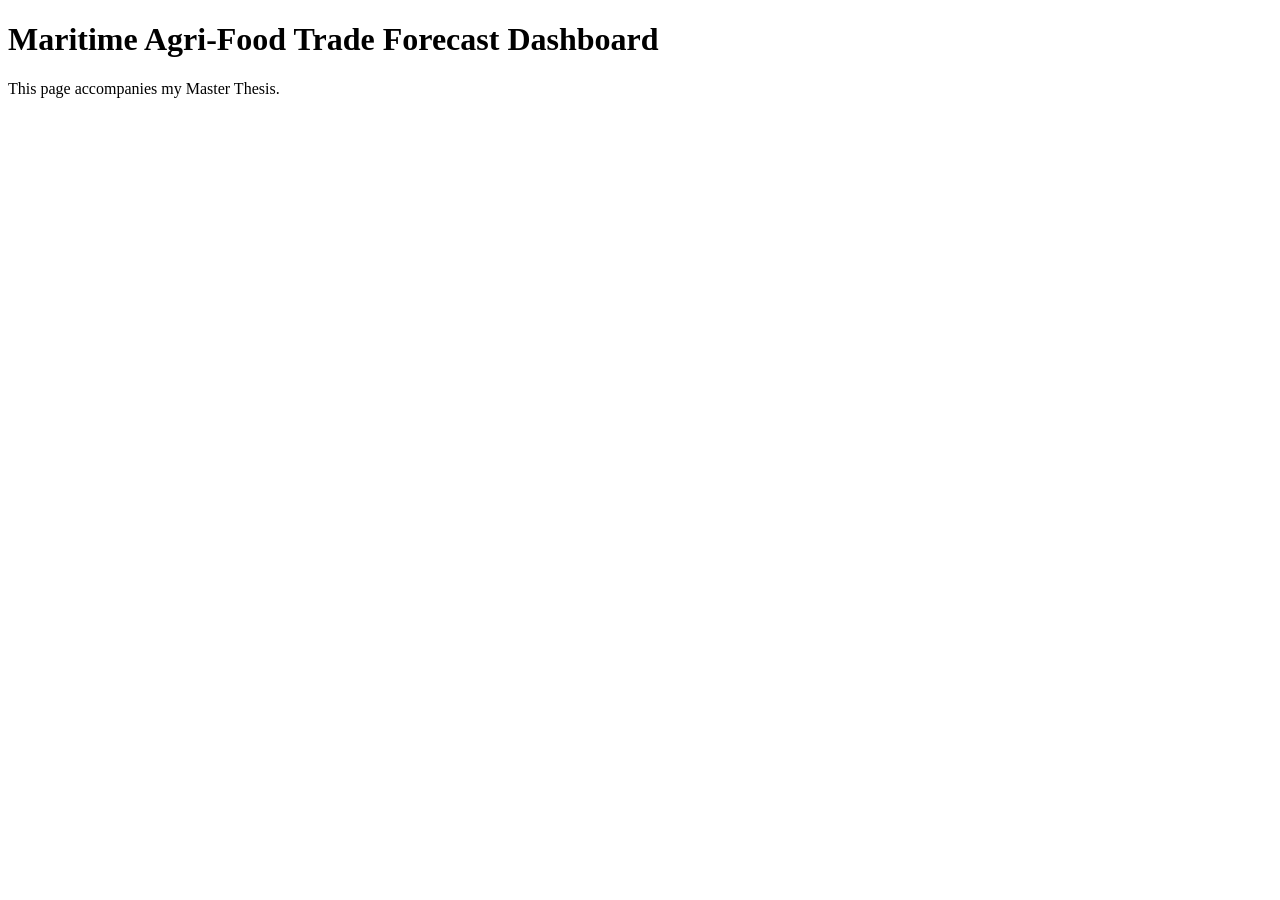
==== docs/index.html @ cb23c4f8 "Initial dashboard structure" ====
<!DOCTYPE html>
<html>
<head>
  <meta charset="utf-8">
  <title>Thesis Dashboard</title>
</head>
<body>

<h1>Maritime Agri-Food Trade Forecast Dashboard</h1>

<p>
This page accompanies my Master Thesis.
</p>

</body>
</html>
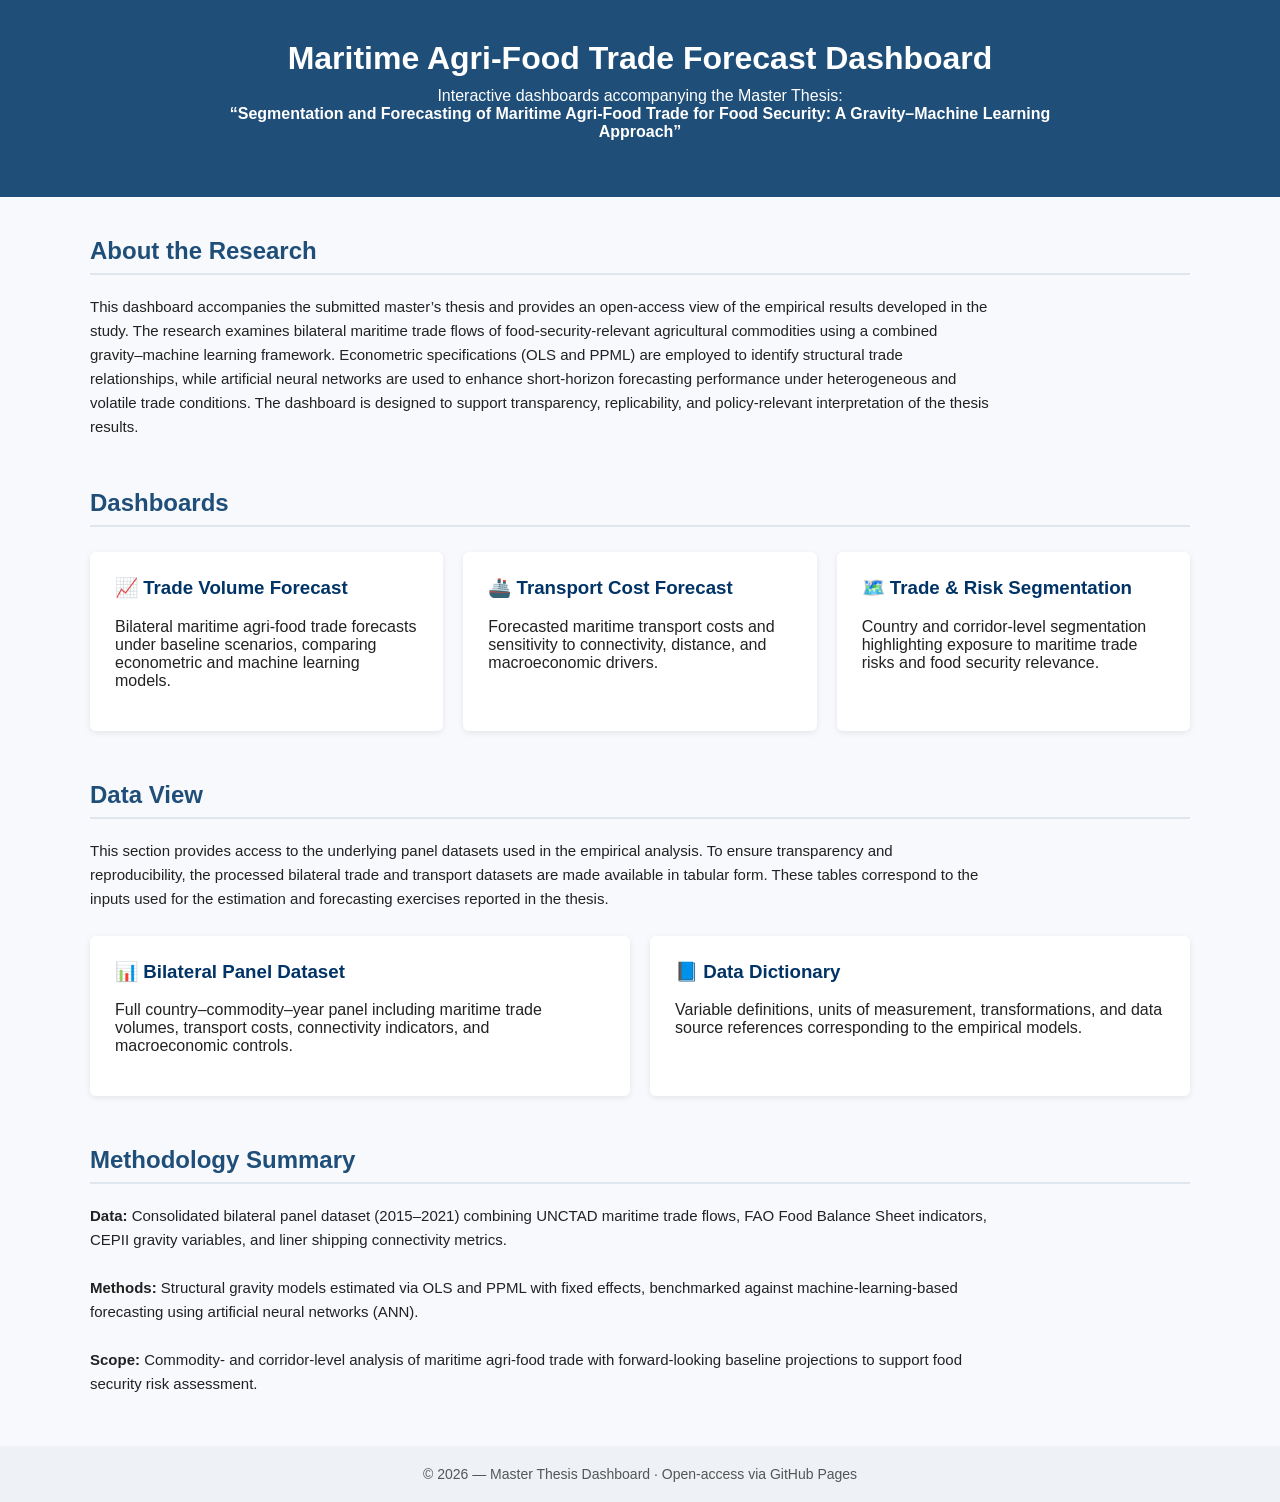
==== commit c0b534f3: "Update main page" ====
--- a/docs/index.html
+++ b/docs/index.html
@@ -1,16 +1,205 @@
 <!DOCTYPE html>
-<html>
+<html lang="en">
 <head>
-  <meta charset="utf-8">
-  <title>Thesis Dashboard</title>
+  <meta charset="UTF-8">
+  <title>Segmentation and Forecasting of Maritime Agri-Food Trade Dashboard</title>
+
+  <style>
+    body {
+      font-family: -apple-system, BlinkMacSystemFont, "Segoe UI", Roboto, Arial, sans-serif;
+      margin: 0;
+      background-color: #f7f9fc;
+      color: #222;
+    }
+
+    header {
+      background-color: #1f4e79;
+      color: white;
+      padding: 40px 20px;
+      text-align: center;
+    }
+
+    header h1 {
+      margin: 0;
+      font-size: 32px;
+    }
+
+    header p {
+      margin-top: 10px;
+      font-size: 16px;
+      max-width: 900px;
+      margin-left: auto;
+      margin-right: auto;
+    }
+
+    main {
+      max-width: 1100px;
+      margin: 40px auto;
+      padding: 0 20px;
+    }
+
+    section {
+      margin-bottom: 50px;
+    }
+
+    h2 {
+      color: #1f4e79;
+      border-bottom: 2px solid #e0e6ef;
+      padding-bottom: 8px;
+    }
+
+    .card-grid {
+      display: grid;
+      grid-template-columns: repeat(auto-fit, minmax(280px, 1fr));
+      gap: 20px;
+      margin-top: 25px;
+    }
+
+    .card {
+      background: white;
+      padding: 25px;
+      border-radius: 6px;
+      box-shadow: 0 2px 6px rgba(0,0,0,0.08);
+      text-decoration: none;
+      color: inherit;
+      transition: transform 0.15s ease, box-shadow 0.15s ease;
+    }
+
+    .card:hover {
+      transform: translateY(-4px);
+      box-shadow: 0 6px 14px rgba(0,0,0,0.12);
+    }
+
+    .card h3 {
+      margin-top: 0;
+      color: #003366;
+    }
+
+    footer {
+      background-color: #eef2f7;
+      padding: 20px;
+      text-align: center;
+      font-size: 14px;
+      color: #555;
+    }
+
+    .meta {
+      font-size: 15px;
+      line-height: 1.6;
+      max-width: 900px;
+    }
+
+    a {
+      color: #1f4e79;
+    }
+  </style>
 </head>
+
 <body>
 
-<h1>Maritime Agri-Food Trade Forecast Dashboard</h1>
-
-<p>
-This page accompanies my Master Thesis.
-</p>
+<header>
+  <h1>Maritime Agri-Food Trade Forecast Dashboard</h1>
+  <p>
+    Interactive dashboards accompanying the Master Thesis:<br>
+    <strong>“Segmentation and Forecasting of Maritime Agri-Food Trade for Food Security: A Gravity–Machine Learning Approach”</strong>
+  </p>
+</header>
+
+<main>
+
+  <section>
+    <h2>About the Research</h2>
+    <p class="meta">
+      This dashboard accompanies the submitted master’s thesis and provides an open-access view of the
+      empirical results developed in the study. The research examines bilateral maritime trade flows of
+      food-security-relevant agricultural commodities using a combined gravity–machine learning framework.
+      Econometric specifications (OLS and PPML) are employed to identify structural trade relationships,
+      while artificial neural networks are used to enhance short-horizon forecasting performance under
+      heterogeneous and volatile trade conditions. The dashboard is designed to support transparency,
+      replicability, and policy-relevant interpretation of the thesis results.
+    </p>
+  </section>
+
+  <section>
+    <h2>Dashboards</h2>
+    <div class="card-grid">
+
+      <a class="card" href="trade_forecast.html">
+        <h3>📈 Trade Volume Forecast</h3>
+        <p>
+          Bilateral maritime agri-food trade forecasts under baseline scenarios,
+          comparing econometric and machine learning models.
+        </p>
+      </a>
+
+      <a class="card" href="cost_forecast.html">
+        <h3>🚢 Transport Cost Forecast</h3>
+        <p>
+          Forecasted maritime transport costs and sensitivity to connectivity,
+          distance, and macroeconomic drivers.
+        </p>
+      </a>
+
+      <a class="card" href="segmentation.html">
+        <h3>🗺️ Trade & Risk Segmentation</h3>
+        <p>
+          Country and corridor-level segmentation highlighting exposure to
+          maritime trade risks and food security relevance.
+        </p>
+      </a>
+
+    </div>
+  </section>
+
+  <section>
+    <h2>Data View</h2>
+    <p class="meta">
+      This section provides access to the underlying panel datasets used in the empirical analysis.
+      To ensure transparency and reproducibility, the processed bilateral trade and transport datasets
+      are made available in tabular form. These tables correspond to the inputs used for the estimation
+      and forecasting exercises reported in the thesis.
+    </p>
+
+    <div class="card-grid">
+
+      <a class="card" href="data_panel_overview.html">
+        <h3>📊 Bilateral Panel Dataset</h3>
+        <p>
+          Full country–commodity–year panel including maritime trade volumes, transport costs,
+          connectivity indicators, and macroeconomic controls.
+        </p>
+      </a>
+
+      <a class="card" href="data_dictionary.html">
+        <h3>📘 Data Dictionary</h3>
+        <p>
+          Variable definitions, units of measurement, transformations, and data source references
+          corresponding to the empirical models.
+        </p>
+      </a>
+
+    </div>
+  </section>
+
+  <section>
+    <h2>Methodology Summary</h2>
+    <p class="meta">
+      <strong>Data:</strong> Consolidated bilateral panel dataset (2015–2021) combining UNCTAD maritime trade
+      flows, FAO Food Balance Sheet indicators, CEPII gravity variables, and liner shipping connectivity metrics.<br><br>
+
+      <strong>Methods:</strong> Structural gravity models estimated via OLS and PPML with fixed effects, benchmarked
+      against machine-learning-based forecasting using artificial neural networks (ANN).<br><br>
+
+      <strong>Scope:</strong> Commodity- and corridor-level analysis of maritime agri-food trade with forward-looking
+      baseline projections to support food security risk assessment.
+    </p>
+  </section>
+
+</main>
+
+<footer>
+  © 2026 — Master Thesis Dashboard · Open-access via GitHub Pages
+</footer>
 
 </body>
 </html>
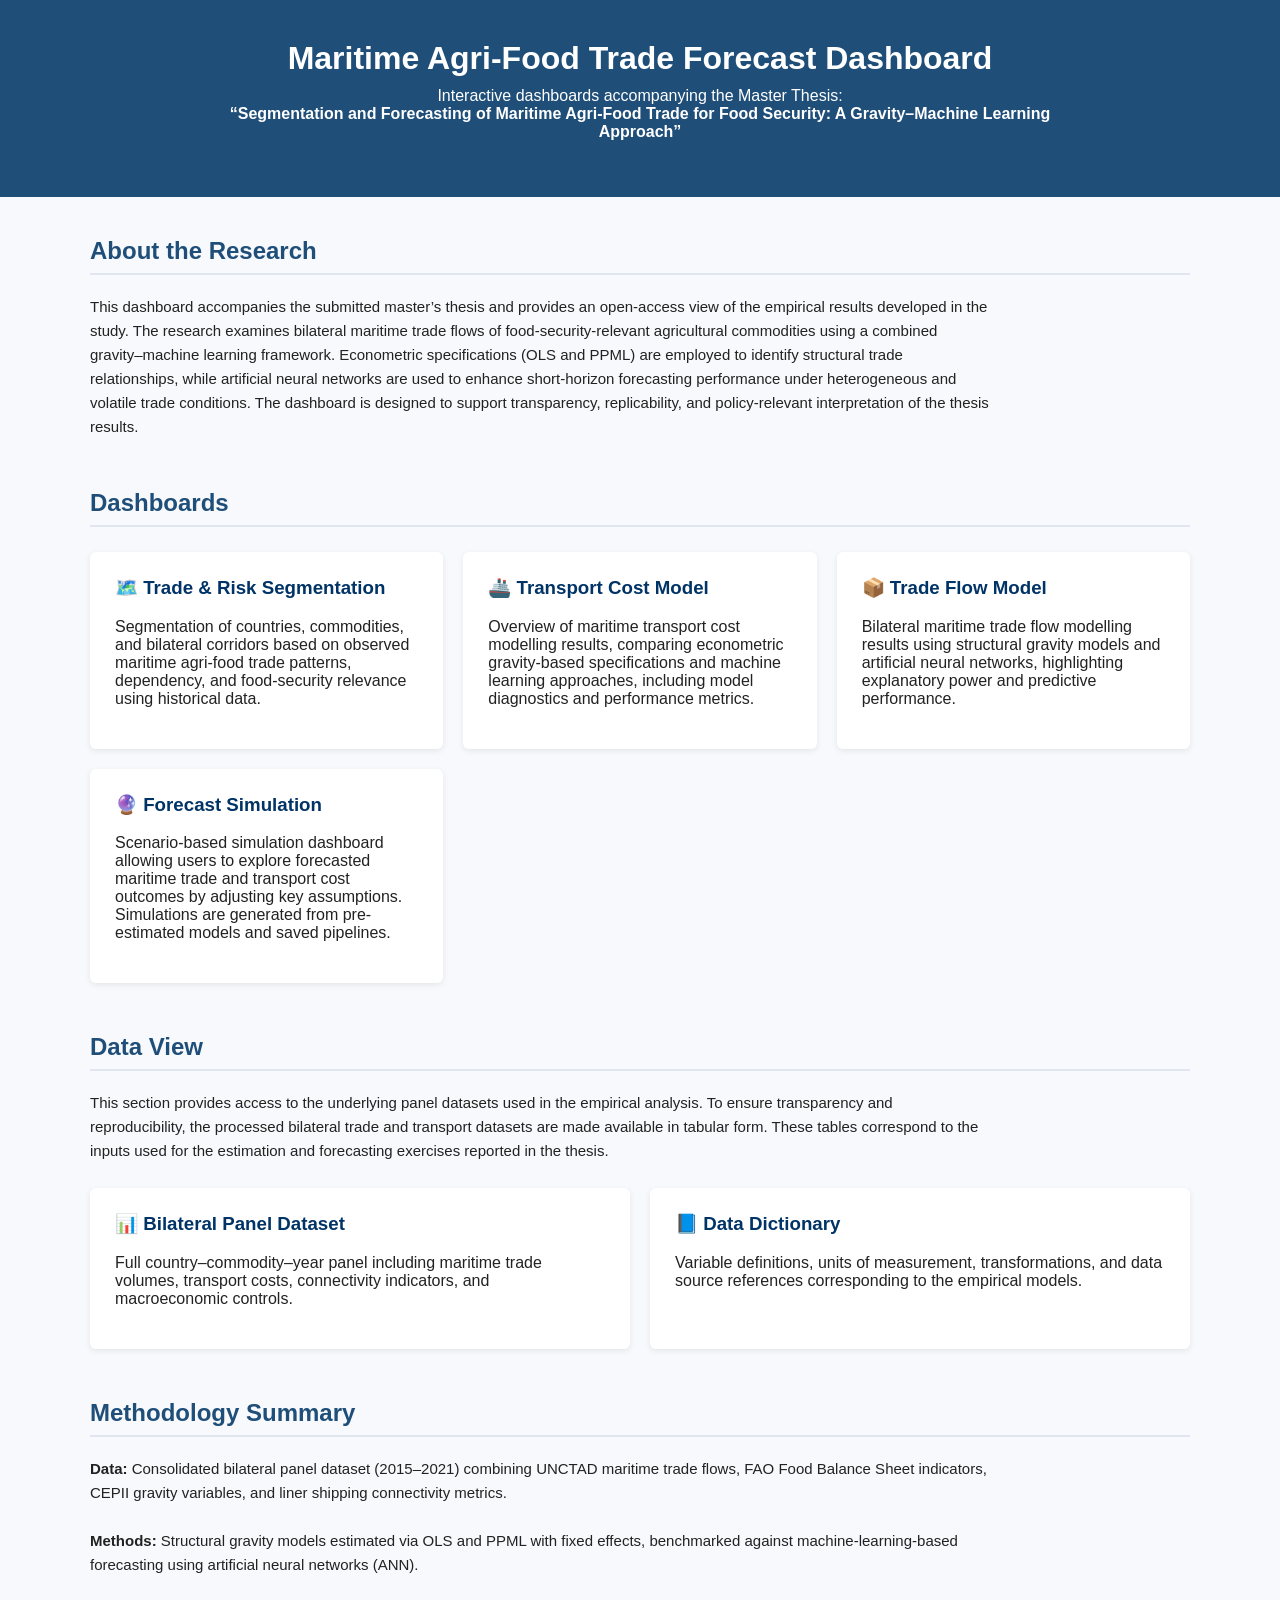
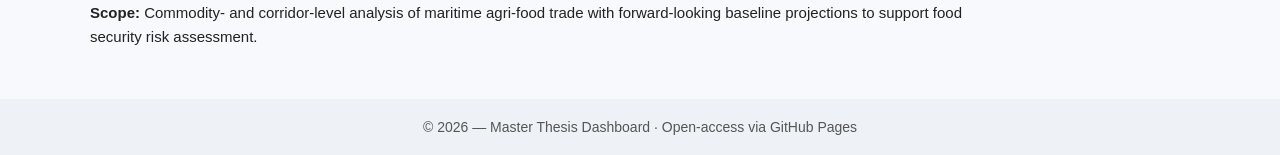
==== commit 417ac2e7: "updqte panel data file" ====
--- a/docs/index.html
+++ b/docs/index.html
@@ -124,27 +124,38 @@
     <h2>Dashboards</h2>
     <div class="card-grid">
 
-      <a class="card" href="trade_forecast.html">
-        <h3>📈 Trade Volume Forecast</h3>
-        <p>
-          Bilateral maritime agri-food trade forecasts under baseline scenarios,
-          comparing econometric and machine learning models.
-        </p>
-      </a>
-
-      <a class="card" href="cost_forecast.html">
-        <h3>🚢 Transport Cost Forecast</h3>
-        <p>
-          Forecasted maritime transport costs and sensitivity to connectivity,
-          distance, and macroeconomic drivers.
-        </p>
-      </a>
-
       <a class="card" href="segmentation.html">
         <h3>🗺️ Trade & Risk Segmentation</h3>
         <p>
-          Country and corridor-level segmentation highlighting exposure to
-          maritime trade risks and food security relevance.
+          Segmentation of countries, commodities, and bilateral corridors based on
+          observed maritime agri-food trade patterns, dependency, and food-security
+          relevance using historical data.
+        </p>
+      </a>
+
+      <a class="card" href="transport_cost_model.html">
+        <h3>🚢 Transport Cost Model</h3>
+        <p>
+          Overview of maritime transport cost modelling results, comparing
+          econometric gravity-based specifications and machine learning approaches,
+          including model diagnostics and performance metrics.
+        </p>
+      </a>
+
+      <a class="card" href="trade_flow_model.html">
+        <h3>📦 Trade Flow Model</h3>
+        <p>
+          Bilateral maritime trade flow modelling results using structural gravity
+          models and artificial neural networks, highlighting explanatory power
+          and predictive performance.
+        </p>
+      </a>
+      <a class="card" href="forecast_simulation.html">
+        <h3>🔮 Forecast Simulation</h3>
+        <p>
+          Scenario-based simulation dashboard allowing users to explore forecasted
+          maritime trade and transport cost outcomes by adjusting key assumptions.
+          Simulations are generated from pre-estimated models and saved pipelines.
         </p>
       </a>
 
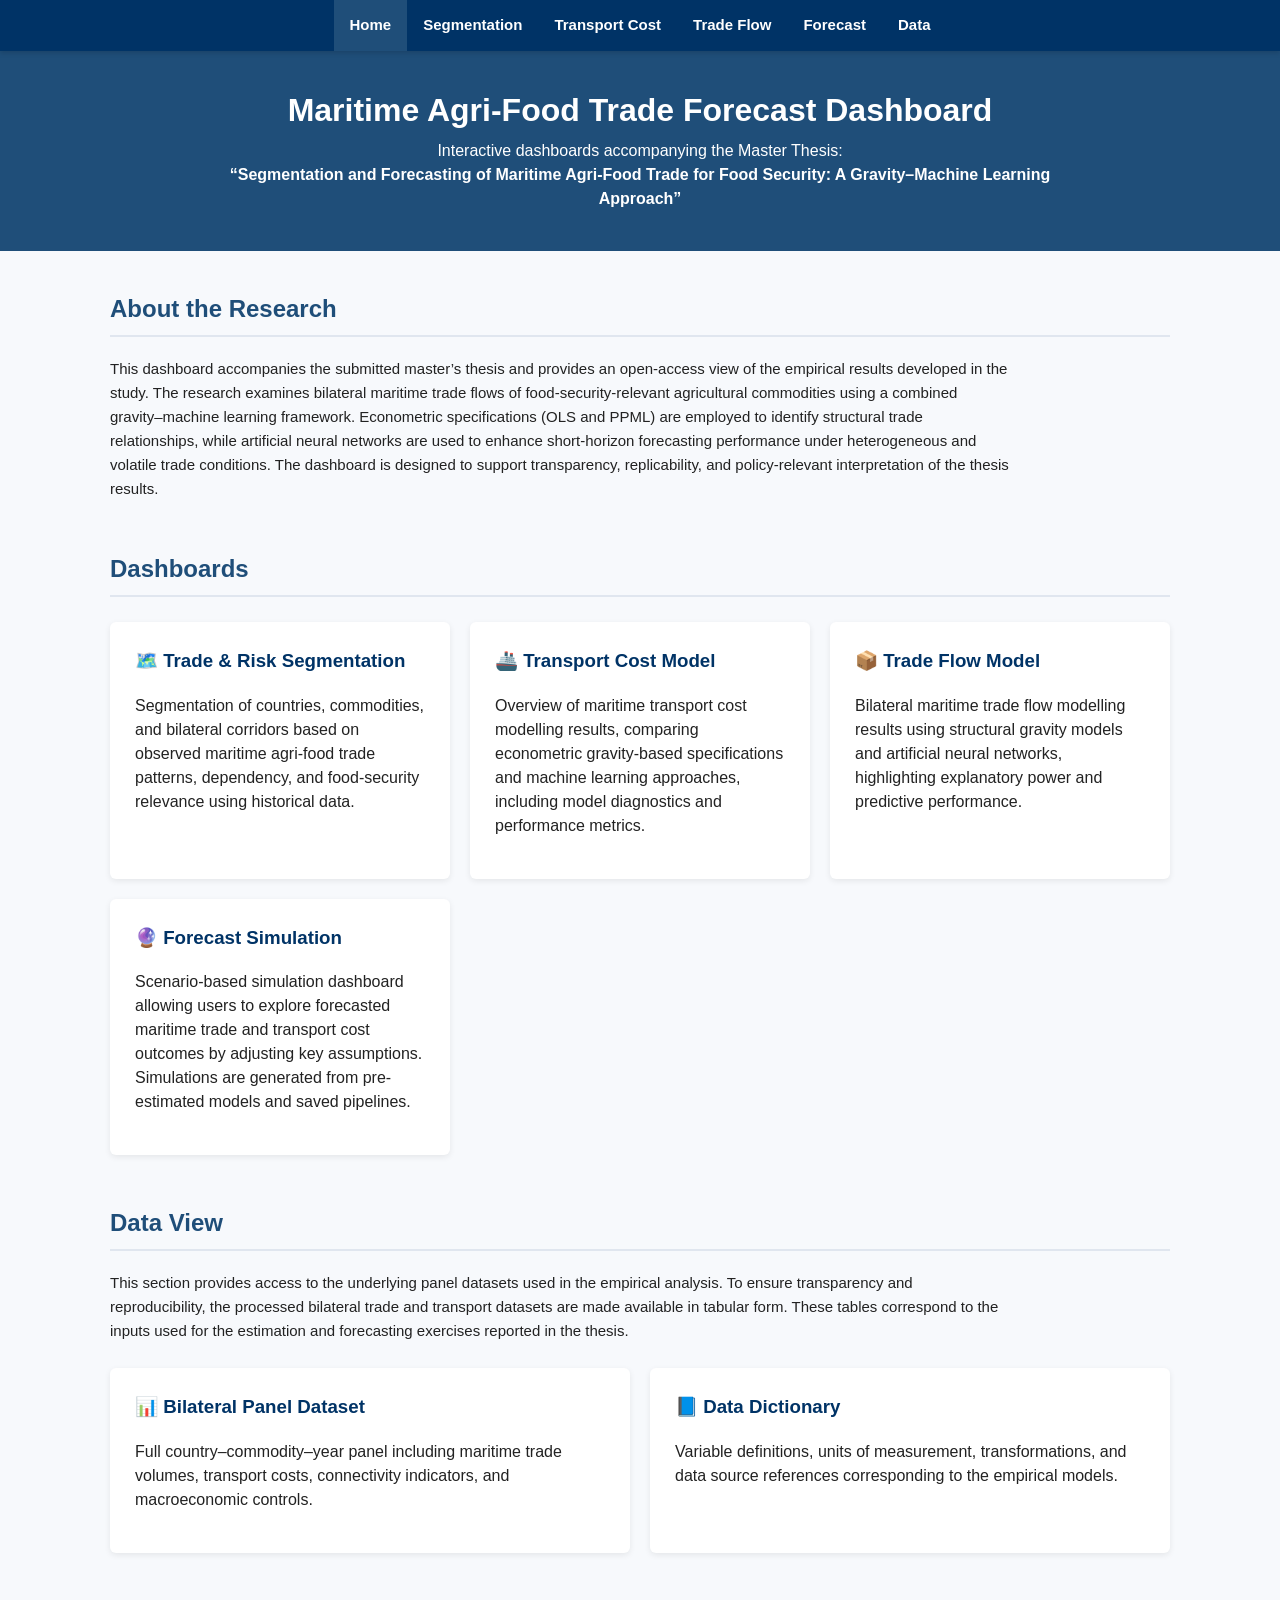
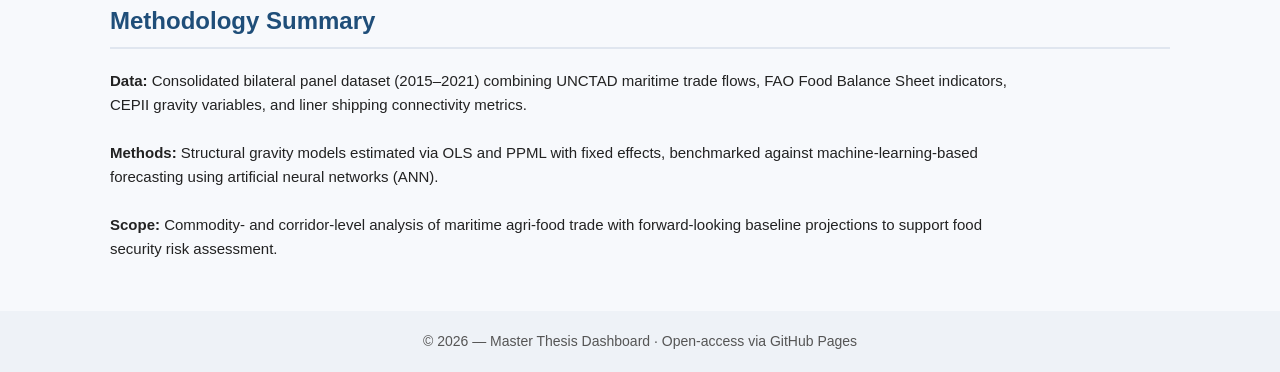
==== commit eac35dcf: "MVP dashboard" ====
--- a/docs/index.html
+++ b/docs/index.html
@@ -2,100 +2,23 @@
 <html lang="en">
 <head>
   <meta charset="UTF-8">
+  <meta name="viewport" content="width=device-width, initial-scale=1.0">
   <title>Segmentation and Forecasting of Maritime Agri-Food Trade Dashboard</title>
-
-  <style>
-    body {
-      font-family: -apple-system, BlinkMacSystemFont, "Segoe UI", Roboto, Arial, sans-serif;
-      margin: 0;
-      background-color: #f7f9fc;
-      color: #222;
-    }
-
-    header {
-      background-color: #1f4e79;
-      color: white;
-      padding: 40px 20px;
-      text-align: center;
-    }
-
-    header h1 {
-      margin: 0;
-      font-size: 32px;
-    }
-
-    header p {
-      margin-top: 10px;
-      font-size: 16px;
-      max-width: 900px;
-      margin-left: auto;
-      margin-right: auto;
-    }
-
-    main {
-      max-width: 1100px;
-      margin: 40px auto;
-      padding: 0 20px;
-    }
-
-    section {
-      margin-bottom: 50px;
-    }
-
-    h2 {
-      color: #1f4e79;
-      border-bottom: 2px solid #e0e6ef;
-      padding-bottom: 8px;
-    }
-
-    .card-grid {
-      display: grid;
-      grid-template-columns: repeat(auto-fit, minmax(280px, 1fr));
-      gap: 20px;
-      margin-top: 25px;
-    }
-
-    .card {
-      background: white;
-      padding: 25px;
-      border-radius: 6px;
-      box-shadow: 0 2px 6px rgba(0,0,0,0.08);
-      text-decoration: none;
-      color: inherit;
-      transition: transform 0.15s ease, box-shadow 0.15s ease;
-    }
-
-    .card:hover {
-      transform: translateY(-4px);
-      box-shadow: 0 6px 14px rgba(0,0,0,0.12);
-    }
-
-    .card h3 {
-      margin-top: 0;
-      color: #003366;
-    }
-
-    footer {
-      background-color: #eef2f7;
-      padding: 20px;
-      text-align: center;
-      font-size: 14px;
-      color: #555;
-    }
-
-    .meta {
-      font-size: 15px;
-      line-height: 1.6;
-      max-width: 900px;
-    }
-
-    a {
-      color: #1f4e79;
-    }
-  </style>
+  <link rel="stylesheet" href="css/style.css">
 </head>
 
 <body>
+
+<nav class="site-nav" aria-label="Primary navigation">
+  <div class="nav-links">
+    <a href="index.html" aria-current="page">Home</a>
+    <a href="segmentation.html">Segmentation</a>
+    <a href="transport_cost_model.html">Transport Cost</a>
+    <a href="trade_flow_model.html">Trade Flow</a>
+    <a href="forecast_simulation.html">Forecast</a>
+    <a href="data_panel_overview.html">Data</a>
+  </div>
+</nav>
 
 <header>
   <h1>Maritime Agri-Food Trade Forecast Dashboard</h1>
@@ -213,4 +136,4 @@
 </footer>
 
 </body>
-</html>+</html>
--- a/docs/css/style.css
+++ b/docs/css/style.css
@@ -0,0 +1,194 @@
+:root {
+  --primary: #1f4e79;
+  --primary-dark: #003366;
+  --background: #f7f9fc;
+  --surface: #ffffff;
+  --border: #e0e6ef;
+  --footer: #eef2f7;
+  --text: #222222;
+  --muted: #555555;
+}
+
+* {
+  box-sizing: border-box;
+}
+
+html {
+  scroll-behavior: smooth;
+}
+
+body {
+  min-height: 100vh;
+  margin: 0;
+  background-color: var(--background);
+  color: var(--text);
+  font-family: -apple-system, BlinkMacSystemFont, "Segoe UI", Roboto, Arial, sans-serif;
+  line-height: 1.5;
+}
+
+a {
+  color: var(--primary);
+}
+
+.site-nav {
+  position: sticky;
+  top: 0;
+  z-index: 1000;
+  background-color: var(--primary-dark);
+  box-shadow: 0 2px 5px rgba(0, 0, 0, 0.15);
+}
+
+.nav-links {
+  display: flex;
+  flex-wrap: wrap;
+  justify-content: center;
+  max-width: 1100px;
+  margin: 0 auto;
+  padding: 0 12px;
+}
+
+.nav-links a {
+  padding: 14px 16px;
+  color: #ffffff;
+  font-size: 15px;
+  font-weight: 600;
+  text-align: center;
+  text-decoration: none;
+}
+
+.nav-links a:hover,
+.nav-links a:focus-visible,
+.nav-links a[aria-current="page"] {
+  background-color: var(--primary);
+}
+
+header {
+  padding: 40px 20px;
+  background-color: var(--primary);
+  color: #ffffff;
+  text-align: center;
+}
+
+header h1 {
+  margin: 0;
+  font-size: 32px;
+  line-height: 1.2;
+}
+
+header p {
+  max-width: 900px;
+  margin: 10px auto 0;
+  font-size: 16px;
+}
+
+main {
+  width: 100%;
+  max-width: 1100px;
+  margin: 40px auto;
+  padding: 0 20px;
+}
+
+section {
+  margin-bottom: 50px;
+}
+
+h2,
+.page-title {
+  color: var(--primary);
+  border-bottom: 2px solid var(--border);
+  padding-bottom: 8px;
+}
+
+.page-title {
+  margin-top: 0;
+}
+
+.card-grid {
+  display: grid;
+  grid-template-columns: repeat(auto-fit, minmax(280px, 1fr));
+  gap: 20px;
+  margin-top: 25px;
+}
+
+.card,
+.placeholder {
+  padding: 25px;
+  border-radius: 6px;
+  background: var(--surface);
+  box-shadow: 0 2px 6px rgba(0, 0, 0, 0.08);
+}
+
+.card {
+  color: inherit;
+  text-decoration: none;
+  transition: transform 0.15s ease, box-shadow 0.15s ease;
+}
+
+.card:hover,
+.card:focus-visible {
+  transform: translateY(-4px);
+  box-shadow: 0 6px 14px rgba(0, 0, 0, 0.12);
+}
+
+.card h3,
+.placeholder h2 {
+  margin-top: 0;
+  color: var(--primary-dark);
+}
+
+.meta {
+  max-width: 900px;
+  font-size: 15px;
+  line-height: 1.6;
+}
+
+.status {
+  display: inline-block;
+  margin: 0 0 24px;
+  padding: 6px 10px;
+  border: 1px solid #b9c9d8;
+  border-radius: 999px;
+  background: var(--footer);
+  color: var(--primary-dark);
+  font-size: 13px;
+  font-weight: 700;
+  letter-spacing: 0.02em;
+  text-transform: uppercase;
+}
+
+table.dataTable {
+  width: 100% !important;
+}
+
+footer {
+  padding: 20px;
+  background-color: var(--footer);
+  color: var(--muted);
+  font-size: 14px;
+  text-align: center;
+}
+
+@media (max-width: 640px) {
+  .nav-links a {
+    flex: 1 1 33.333%;
+    padding: 11px 8px;
+    font-size: 13px;
+  }
+
+  header {
+    padding: 32px 18px;
+  }
+
+  header h1 {
+    font-size: 26px;
+  }
+
+  main {
+    margin: 28px auto;
+    padding: 0 15px;
+  }
+
+  .card-grid {
+    grid-template-columns: 1fr;
+  }
+}
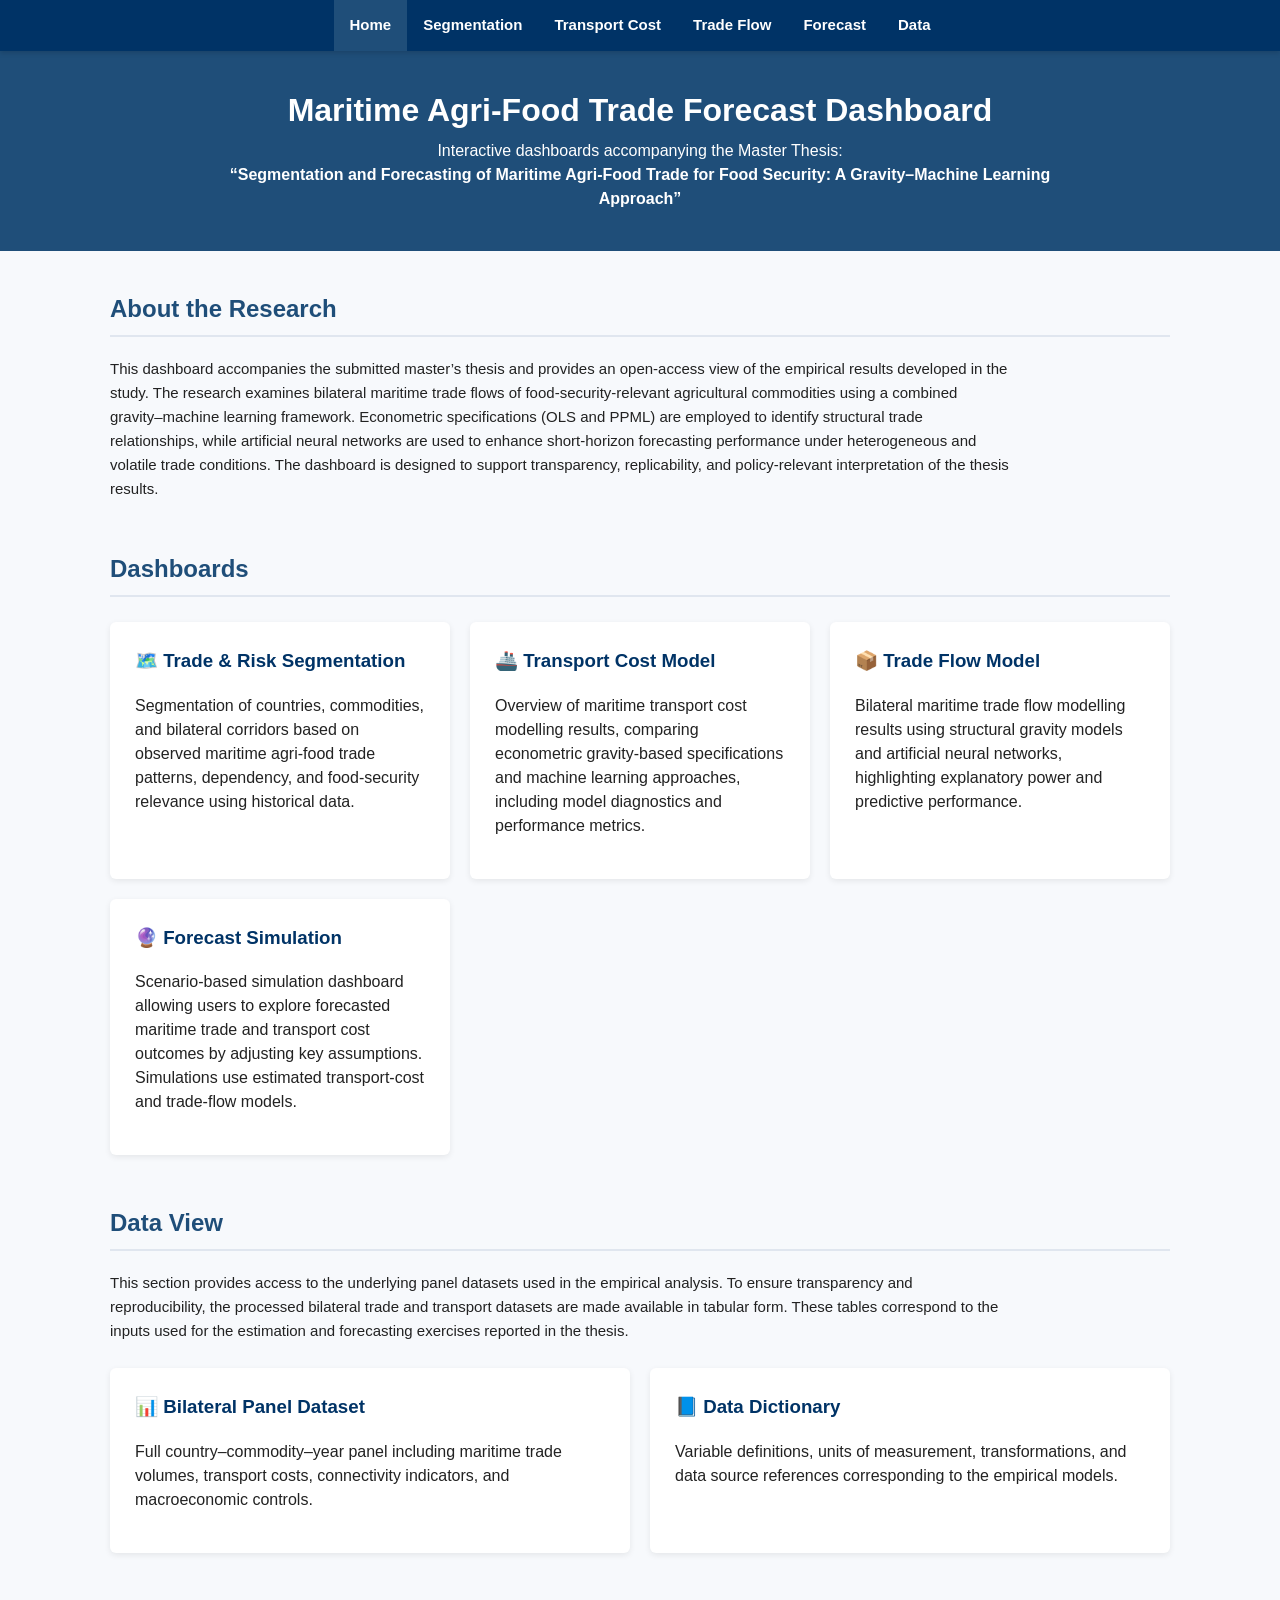
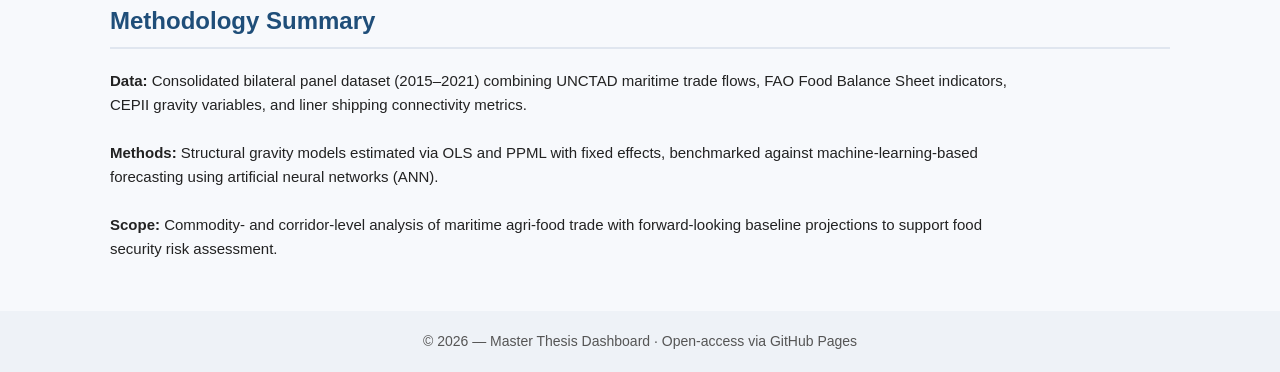
==== commit 86dd1a8f: "mvp readt" ====
--- a/docs/index.html
+++ b/docs/index.html
@@ -78,7 +78,7 @@
         <p>
           Scenario-based simulation dashboard allowing users to explore forecasted
           maritime trade and transport cost outcomes by adjusting key assumptions.
-          Simulations are generated from pre-estimated models and saved pipelines.
+          Simulations use estimated transport-cost and trade-flow models.
         </p>
       </a>
 
--- a/docs/css/style.css
+++ b/docs/css/style.css
@@ -7,6 +7,142 @@
   --footer: #eef2f7;
   --text: #222222;
   --muted: #555555;
+}
+
+/* Forecast-only helpers: preserve every other module's layout. */
+.forecast .fc-panel { background: var(--surface); padding: 22px; border-radius: 6px; box-shadow: 0 2px 6px rgba(0,0,0,.08); min-width: 0; margin: 20px 0; }
+.forecast .fc-notice { background: var(--footer); border-left: 3px solid #b9c9d8; padding: 16px 20px; margin: 20px 0; font-size: 14px; overflow-wrap: anywhere; }
+.forecast .fc-notice p:last-child { margin-bottom: 0; }
+.forecast .fc-kpis { display: grid; grid-template-columns: repeat(auto-fit,minmax(200px,1fr)); gap: 16px; }
+.forecast .fc-kpis > div { background: var(--surface); border: 1px solid var(--border); border-radius: 6px; padding: 16px; min-width: 0; }
+.forecast .fc-kpis dt { font-size: 13px; color: var(--muted); }
+.forecast .fc-kpis dd { margin: 8px 0 0; font-size: 19px; color: var(--primary-dark); overflow-wrap: anywhere; }
+.forecast .fc-role-grid { display: grid; grid-template-columns: repeat(3,minmax(0,1fr)); gap: 20px; }
+.forecast h3 { color: var(--primary-dark); }
+.forecast .fc-panel h3:first-child { margin-top: 0; }
+.forecast .fc-filters { display: flex; align-items: center; flex-wrap: wrap; gap: 12px; margin: 20px 0; }
+.forecast .fc-selector { background: var(--footer); padding: 18px; border-radius: 6px; }
+.forecast select, .forecast button { font: inherit; padding: 10px 12px; border: 1px solid #b9c9d8; border-radius: 4px; max-width: 100%; }
+.forecast select { background: var(--surface); color: var(--text); }
+.forecast button { background: var(--primary); color: white; cursor: pointer; }
+.forecast button:disabled { opacity: .65; cursor: progress; }
+.forecast :is(button,select,summary,input):focus-visible { outline: 3px solid var(--primary); outline-offset: 3px; }
+.forecast .fc-checkbox { display: flex; align-items: center; gap: 8px; }
+.forecast .fc-chart { width: 100%; height: 430px; }
+.forecast .fc-products-chart { min-width: 650px; height: 520px; }
+.forecast .fc-corridor-chart { height: 500px; }
+.forecast .fc-chart-scroll, .forecast .fc-table-scroll { overflow-x: auto; }
+.forecast .fc-table { width: 100%; border-collapse: collapse; font-size: 14px; }
+.forecast .fc-table th, .forecast .fc-table td { padding: 12px; text-align: right; border-bottom: 1px solid var(--border); white-space: nowrap; }
+.forecast .fc-table th:first-child, .forecast .fc-table td:first-child { text-align: left; }
+.forecast caption { text-align: left; padding: 12px 0; font-weight: 600; color: var(--primary-dark); }
+.forecast table.dataTable td { white-space: nowrap; }
+.forecast details { margin-top: 20px; }
+.forecast summary { cursor: pointer; color: var(--primary-dark); font-weight: 600; padding: 8px 0; }
+.forecast li { margin: 10px 0; }
+.forecast .fc-error { background: #fff1ef; color: #7c2929; padding: 14px; border-left: 4px solid #b44343; }
+@media (max-width: 700px) {
+  .forecast .fc-role-grid { grid-template-columns: 1fr; gap: 0; }
+  .forecast .fc-panel { padding: 14px; }
+  .forecast .fc-kpis { grid-template-columns: repeat(auto-fit,minmax(150px,1fr)); }
+  .forecast .fc-chart { height: 440px; }
+  .forecast .fc-products-chart { height: 520px; }
+  .forecast .fc-corridor-chart { height: 500px; }
+}
+
+/* Trade-flow styles are scoped to this module. */
+.trade-flow .tf-grid { display: grid; grid-template-columns: repeat(2, minmax(0, 1fr)); gap: 20px; }
+.trade-flow .tf-spec-grid { display: grid; grid-template-columns: repeat(3, minmax(0, 1fr)); gap: 16px; }
+.trade-flow .tf-panel { background: white; padding: 22px; border-radius: 6px; box-shadow: 0 2px 6px rgba(0,0,0,0.08); min-width: 0; margin: 20px 0; }
+.trade-flow h3 { color: var(--primary-dark); }
+.trade-flow .tf-panel h3:first-child { margin-top: 0; }
+.trade-flow .tf-notice { background: var(--footer); border-left: 3px solid #b9c9d8; padding: 16px 20px; margin: 20px 0; font-size: 14px; }
+.trade-flow .tf-notice p:last-child { margin-bottom: 0; }
+.trade-flow .tf-badge { display: inline-block; padding: 5px 9px; margin: 0 6px 8px 0; border: 1px solid #b9c9d8; border-radius: 4px; color: var(--primary-dark); background: var(--footer); font-size: 13px; font-weight: 600; }
+.trade-flow .tf-metrics { display: grid; grid-template-columns: repeat(auto-fit, minmax(140px, 1fr)); gap: 18px; }
+.trade-flow .tf-metrics dt { color: var(--muted); font-size: 13px; }
+.trade-flow .tf-metrics dd { margin: 4px 0 0; font-size: 24px; color: var(--primary-dark); overflow-wrap: anywhere; }
+.trade-flow .tf-fit-value { font-size: 26px; color: var(--primary-dark); margin: 8px 0; }
+.trade-flow .tf-metadata { font-size: 14px; overflow-wrap: anywhere; }
+.trade-flow .tf-filters { display: flex; gap: 10px; align-items: center; flex-wrap: wrap; margin: 18px 0; }
+.trade-flow select { max-width: 100%; padding: 10px; font: inherit; border: 1px solid #b9c9d8; border-radius: 4px; background: white; color: var(--text); }
+.trade-flow .tf-chart { width: 100%; height: 470px; }
+.trade-flow .tf-error { padding: 14px; border-left: 4px solid #b44343; background: #fff1ef; color: #7c2929; }
+.trade-flow table.dataTable td { white-space: nowrap; }
+@media (max-width: 640px) {
+  .trade-flow .tf-grid, .trade-flow .tf-spec-grid { grid-template-columns: 1fr; gap: 0; }
+  .trade-flow .tf-panel { padding: 14px; }
+  .trade-flow .tf-chart { height: 430px; }
+}
+
+/* Transport-cost styles are scoped to this module. */
+.transport-cost .tc-notice { background: var(--footer); border-left: 3px solid #b9c9d8; padding: 16px 20px; margin: 20px 0; font-size: 14px; }
+.transport-cost .tc-notice p:last-child { margin-bottom: 0; }
+.transport-cost .tc-card-grid { display: grid; grid-template-columns: repeat(2, minmax(0, 1fr)); gap: 20px; }
+.transport-cost .tc-role-grid { display: grid; grid-template-columns: repeat(auto-fit, minmax(220px, 1fr)); gap: 20px; }
+.transport-cost .tc-panel,
+.transport-cost .tc-model-card { background: white; padding: 22px; border-radius: 6px; box-shadow: 0 2px 6px rgba(0,0,0,0.08); min-width: 0; margin: 20px 0; }
+.transport-cost h3 { color: var(--primary-dark); }
+.transport-cost .tc-model-card h3,
+.transport-cost .tc-panel h3:first-child { margin-top: 0; }
+.transport-cost .tc-badge { display: inline-block; padding: 5px 9px; margin: 0 6px 8px 0; border: 1px solid #b9c9d8; border-radius: 4px; color: var(--primary-dark); background: var(--footer); font-size: 13px; font-weight: 600; }
+.transport-cost .tc-metrics { display: grid; grid-template-columns: repeat(2, minmax(0, 1fr)); gap: 16px; }
+.transport-cost .tc-metrics dt { color: var(--muted); font-size: 13px; }
+.transport-cost .tc-metrics dd { margin: 4px 0 0; font-size: 22px; color: var(--primary-dark); overflow-wrap: anywhere; }
+.transport-cost .tc-metadata { font-size: 14px; overflow-wrap: anywhere; }
+.transport-cost .tc-filters { display: flex; gap: 10px; align-items: center; flex-wrap: wrap; margin: 18px 0; }
+.transport-cost select { max-width: 100%; padding: 10px; font: inherit; border: 1px solid #b9c9d8; border-radius: 4px; background: white; color: var(--text); }
+.transport-cost .tc-chart { width: 100%; height: 470px; }
+.transport-cost .tc-ann-chart { height: 580px; }
+.transport-cost .tc-error { padding: 14px; border-left: 4px solid #b44343; background: #fff1ef; color: #7c2929; }
+.transport-cost table.dataTable td { white-space: nowrap; }
+.transport-cost details { font-size: 13px; overflow-wrap: anywhere; }
+.transport-cost summary { cursor: pointer; }
+@media (max-width: 640px) {
+  .transport-cost .tc-card-grid { grid-template-columns: 1fr; gap: 0; }
+  .transport-cost .tc-panel, .transport-cost .tc-model-card { padding: 14px; }
+  .transport-cost .tc-chart { height: 440px; }
+  .transport-cost .tc-ann-chart { height: 480px; }
+}
+
+/* Segmentation-only helpers; other dashboard pages retain their existing styles. */
+.segmentation .seg-kpis {
+  display: grid;
+  grid-template-columns: repeat(auto-fit, minmax(155px, 1fr));
+  gap: 14px;
+  margin: 24px 0;
+}
+.segmentation .seg-kpis > div,
+.segmentation .seg-panel {
+  background: var(--surface);
+  border-radius: 6px;
+  box-shadow: 0 2px 6px rgba(0, 0, 0, 0.08);
+  padding: 20px;
+  min-width: 0;
+}
+.segmentation .seg-kpis dt { color: var(--muted); font-size: 14px; }
+.segmentation .seg-kpis dd { margin: 8px 0 0; font-size: 22px; font-weight: 600; color: var(--primary-dark); }
+.segmentation .seg-filter { display: flex; flex-wrap: wrap; align-items: center; gap: 12px; }
+.segmentation select { padding: 10px; max-width: 100%; font: inherit; color: var(--text); background: white; border: 1px solid #b9c9d8; border-radius: 4px; }
+.segmentation .seg-panel { margin: 24px 0; }
+.segmentation .seg-panel h3 { margin-top: 0; color: var(--primary-dark); }
+.segmentation .seg-chart { width: 100%; height: 520px; }
+.segmentation .seg-bar-viewport { overflow-x: auto; }
+.segmentation #corridor-bar { min-width: 580px; }
+.segmentation #bar-window { display: block; width: 100%; margin: 12px 0; }
+.segmentation .seg-legend { display: flex; flex-wrap: wrap; gap: 10px 22px; list-style: none; padding: 0; font-size: 13px; }
+.segmentation .seg-legend li::before { content: "●"; margin-right: 7px; }
+.segmentation .seg-q1::before { color: #b44343; }
+.segmentation .seg-q2::before { color: #cc842a; }
+.segmentation .seg-q3::before { color: #76569c; }
+.segmentation .seg-q4::before { color: #277f80; }
+.segmentation .seg-error { padding: 14px; background: #fff1ef; border-left: 4px solid #b44343; color: #7c2929; }
+.segmentation table.dataTable td { white-space: nowrap; }
+@media (max-width: 640px) {
+  .segmentation .seg-panel { padding: 12px; }
+  .segmentation .seg-chart { height: 440px; }
+  .segmentation .seg-kpis { grid-template-columns: repeat(2, minmax(0, 1fr)); }
+  .segmentation .seg-kpis > div { padding: 14px; }
 }
 
 * {
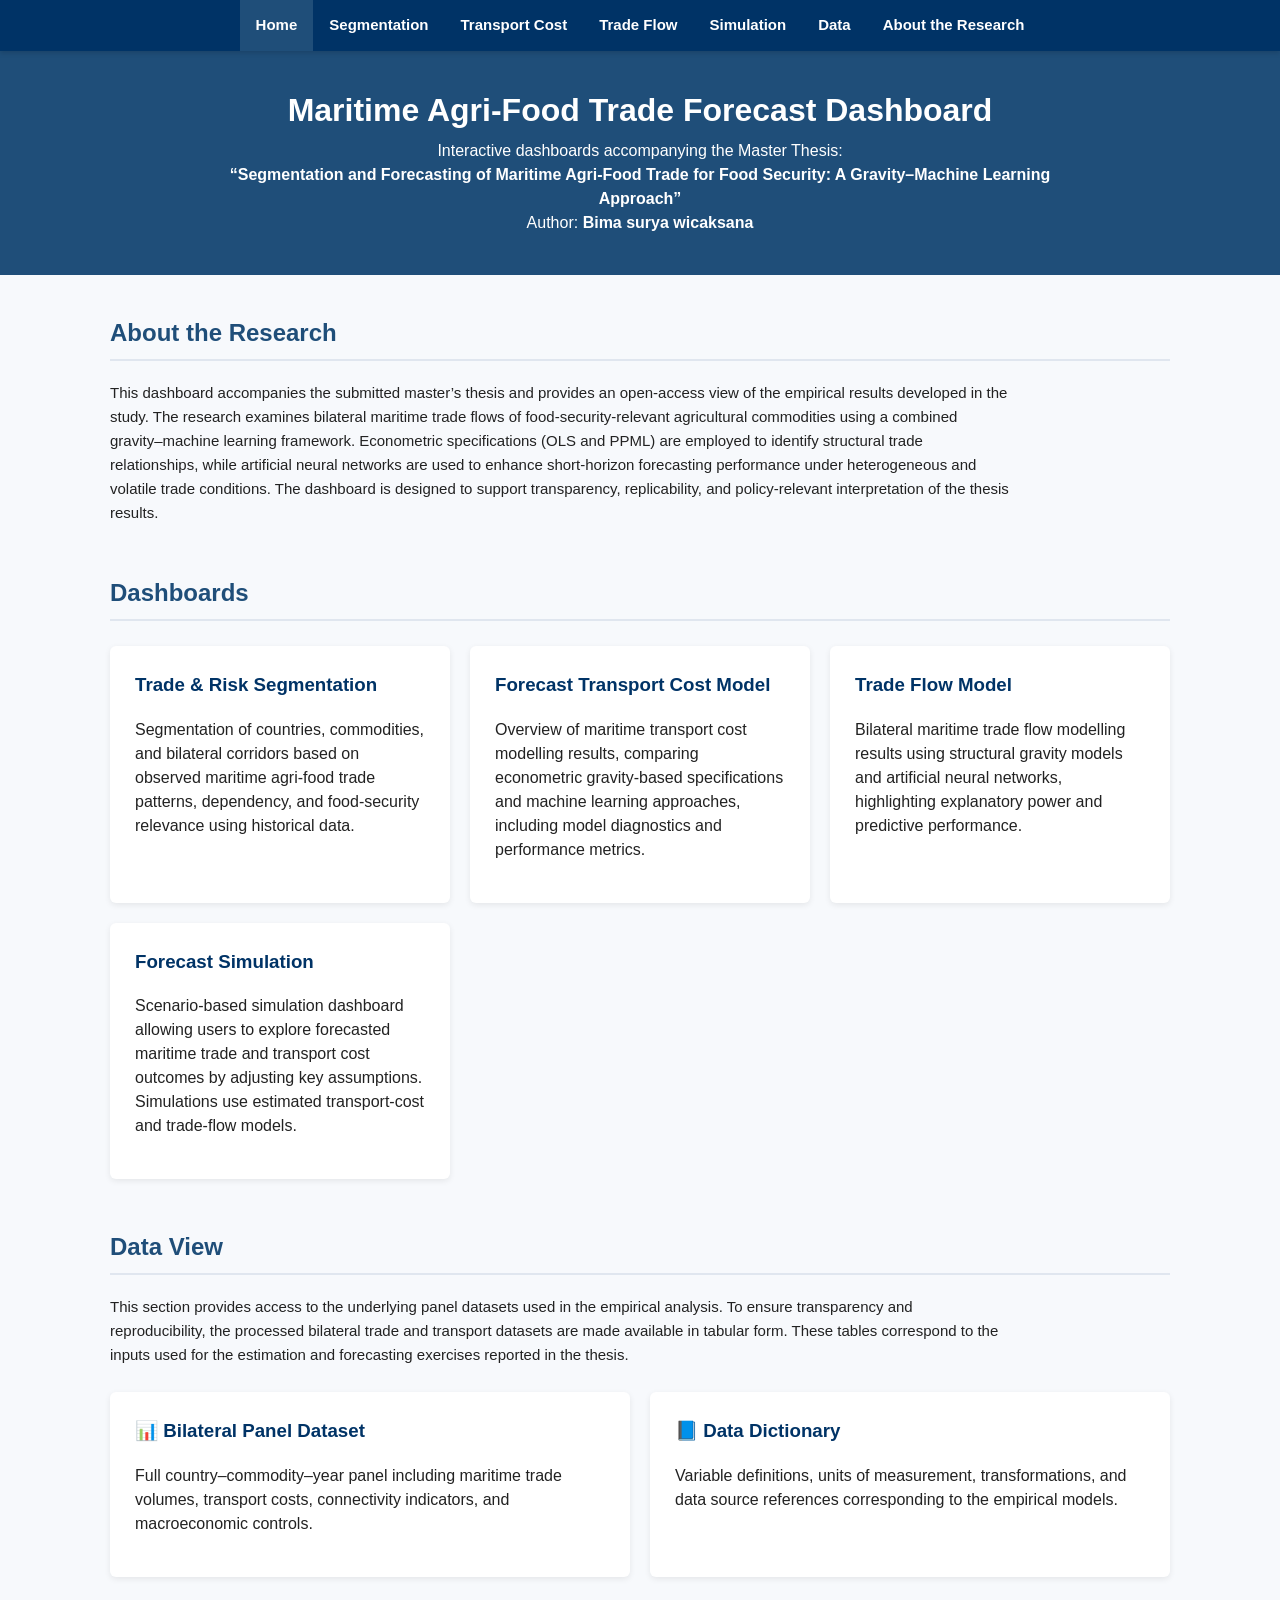
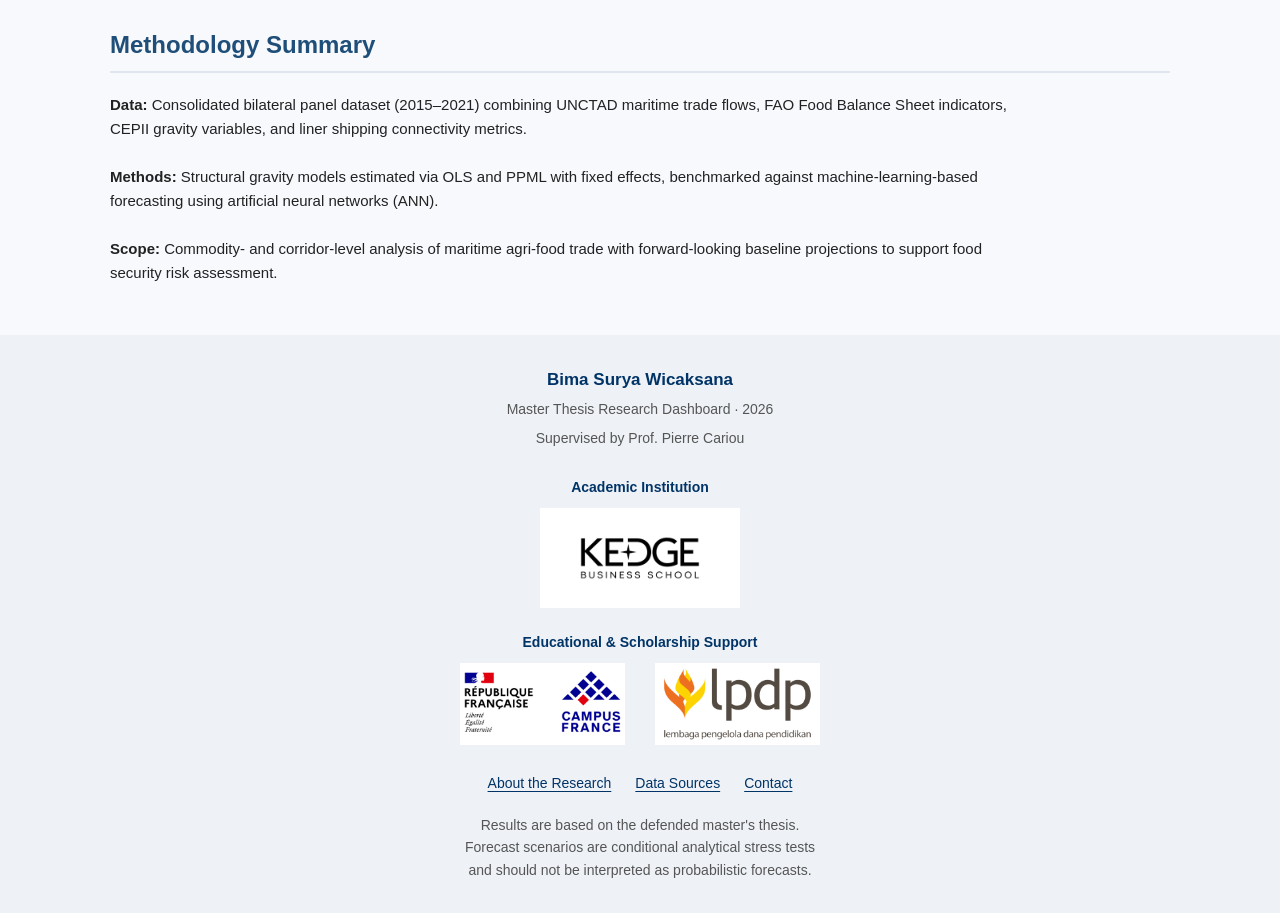
==== commit dd82a35a: "add about page" ====
--- a/docs/index.html
+++ b/docs/index.html
@@ -15,16 +15,16 @@
     <a href="segmentation.html">Segmentation</a>
     <a href="transport_cost_model.html">Transport Cost</a>
     <a href="trade_flow_model.html">Trade Flow</a>
-    <a href="forecast_simulation.html">Forecast</a>
+    <a href="forecast_simulation.html">Simulation</a>
     <a href="data_panel_overview.html">Data</a>
-  </div>
-</nav>
+  <a href="about_research.html">About the Research</a></div></nav>
 
 <header>
   <h1>Maritime Agri-Food Trade Forecast Dashboard</h1>
   <p>
     Interactive dashboards accompanying the Master Thesis:<br>
-    <strong>“Segmentation and Forecasting of Maritime Agri-Food Trade for Food Security: A Gravity–Machine Learning Approach”</strong>
+    <strong>“Segmentation and Forecasting of Maritime Agri-Food Trade for Food Security: A Gravity–Machine Learning Approach”</strong><br>
+    Author: <strong>Bima surya wicaksana</strong><br>
   </p>
 </header>
 
@@ -48,7 +48,7 @@
     <div class="card-grid">
 
       <a class="card" href="segmentation.html">
-        <h3>🗺️ Trade & Risk Segmentation</h3>
+        <h3>Trade & Risk Segmentation</h3>
         <p>
           Segmentation of countries, commodities, and bilateral corridors based on
           observed maritime agri-food trade patterns, dependency, and food-security
@@ -57,7 +57,7 @@
       </a>
 
       <a class="card" href="transport_cost_model.html">
-        <h3>🚢 Transport Cost Model</h3>
+        <h3>Forecast Transport Cost Model</h3>
         <p>
           Overview of maritime transport cost modelling results, comparing
           econometric gravity-based specifications and machine learning approaches,
@@ -66,7 +66,7 @@
       </a>
 
       <a class="card" href="trade_flow_model.html">
-        <h3>📦 Trade Flow Model</h3>
+        <h3>Trade Flow Model</h3>
         <p>
           Bilateral maritime trade flow modelling results using structural gravity
           models and artificial neural networks, highlighting explanatory power
@@ -74,7 +74,7 @@
         </p>
       </a>
       <a class="card" href="forecast_simulation.html">
-        <h3>🔮 Forecast Simulation</h3>
+        <h3>Forecast Simulation</h3>
         <p>
           Scenario-based simulation dashboard allowing users to explore forecasted
           maritime trade and transport cost outcomes by adjusting key assumptions.
@@ -131,8 +131,25 @@
 
 </main>
 
-<footer>
-  © 2026 — Master Thesis Dashboard · Open-access via GitHub Pages
+<footer class="institutional-footer">
+  <p class="footer-author">Bima Surya Wicaksana</p>
+  <p class="footer-project">Master Thesis Research Dashboard · 2026</p>
+  <p class="footer-supervision">Supervised by Prof. Pierre Cariou</p>
+  <div class="footer-institutions">
+    <div class="footer-academic">
+      <p class="footer-group-label">Academic Institution</p>
+      <img class="footer-logo footer-logo-academic" src="meta-image/KEDGE%20logo.png" alt="KEDGE Business School" width="1000" height="500">
+    </div>
+    <div class="footer-sponsors">
+      <p class="footer-group-label">Educational &amp; Scholarship Support</p>
+      <div class="footer-sponsor-logos">
+        <img class="footer-logo footer-logo-sponsor" src="meta-image/Campus%20France%20logo.png" alt="Campus France" width="1000" height="500">
+        <img class="footer-logo footer-logo-sponsor" src="meta-image/LPDP.png" alt="LPDP" width="1000" height="500">
+      </div>
+    </div>
+  </div>
+  <nav class="footer-links" aria-label="Research information"><a href="about_research.html">About the Research</a><a href="about_research.html#data-sources">Data Sources</a><a href="about_research.html#contact">Contact</a></nav>
+  <p class="footer-disclaimer">Results are based on the defended master's thesis.<br>Forecast scenarios are conditional analytical stress tests<br>and should not be interpreted as probabilistic forecasts.</p>
 </footer>
 
 </body>
--- a/docs/css/style.css
+++ b/docs/css/style.css
@@ -304,6 +304,50 @@
   text-align: center;
 }
 
+/* Shared two-level institutional footer. Logo canvases retain their 2:1 ratio. */
+.institutional-footer { padding: 32px 20px; }
+.footer-author { margin: 0; font-size: 17px; font-weight: 600; color: var(--primary-dark); }
+.footer-project { margin: 6px 0 0; }
+.footer-supervision { margin: 8px 0 0; }
+.footer-links { display: flex; flex-wrap: wrap; justify-content: center; gap: 12px 24px; margin: 0 0 20px; }
+.footer-links a { color: var(--primary-dark); text-underline-offset: 3px; }
+.footer-links a:focus-visible, .about-research a:focus-visible, .site-nav a:focus-visible { outline: 3px solid currentColor; outline-offset: 3px; }
+.footer-institutions { display: grid; justify-items: center; gap: 24px; margin: 28px auto; }
+.footer-group-label { margin: 0 0 10px; font-weight: 600; color: var(--primary-dark); }
+.footer-logo { display: block; max-width: 100%; height: auto; object-fit: contain; }
+.footer-logo-academic { width: 200px; margin: 0 auto; }
+.footer-logo-sponsor { width: 165px; }
+.footer-sponsor-logos { display: flex; flex-wrap: wrap; justify-content: center; align-items: center; gap: 12px 30px; }
+.footer-disclaimer { max-width: 650px; margin: 0 auto; line-height: 1.6; }
+
+/* Academic context page; analytical modules retain their existing styles. */
+.about-research { max-width: 1000px; }
+.about-section { background: var(--surface); padding: 28px; border-radius: 6px; margin-bottom: 28px; box-shadow: 0 2px 6px rgba(0,0,0,.06); scroll-margin-top: 120px; }
+.about-section h2 { margin-top: 0; }
+.about-section p { line-height: 1.7; }
+.about-section a { color: var(--primary-dark); text-underline-offset: 3px; }
+.about-grid, .research-meta { display: grid; grid-template-columns: repeat(2,minmax(0,1fr)); gap: 18px; }
+.source-card { background: var(--background); border: 1px solid var(--border); border-radius: 6px; padding: 20px; }
+.source-card h3 { margin: 0 0 8px; color: var(--primary-dark); font-size: 17px; }
+.source-card p { margin: 0; }
+.research-meta { margin: 24px 0 0; }
+.research-meta dt, .about-label { font-size: 14px; color: var(--muted); }
+.research-meta dd { margin: 5px 0 0; font-weight: 600; color: var(--primary-dark); }
+.supervisor-block { border-left: 3px solid var(--primary); padding: 8px 20px; background: var(--background); }
+.supervisor-block p { margin: 4px 0; }
+.supervisor-name { font-size: 20px; font-weight: 600; color: var(--primary-dark); }
+.institution-group { text-align: center; margin: 24px 0; }
+.institution-group h3 { font-size: 16px; color: var(--primary-dark); }
+.citation-block { border-left: 3px solid var(--border); padding-left: 20px; }
+.contact-placeholder { border: 1px dashed var(--muted); padding: 12px; display: inline-block; margin-top: 0; }
+@media (max-width: 640px) {
+  .about-section { padding: 20px; scroll-margin-top: 170px; }
+  .about-grid, .research-meta { grid-template-columns: 1fr; }
+}
+@media (max-width: 420px) {
+  .footer-sponsor-logos { flex-direction: column; }
+}
+
 @media (max-width: 640px) {
   .nav-links a {
     flex: 1 1 33.333%;
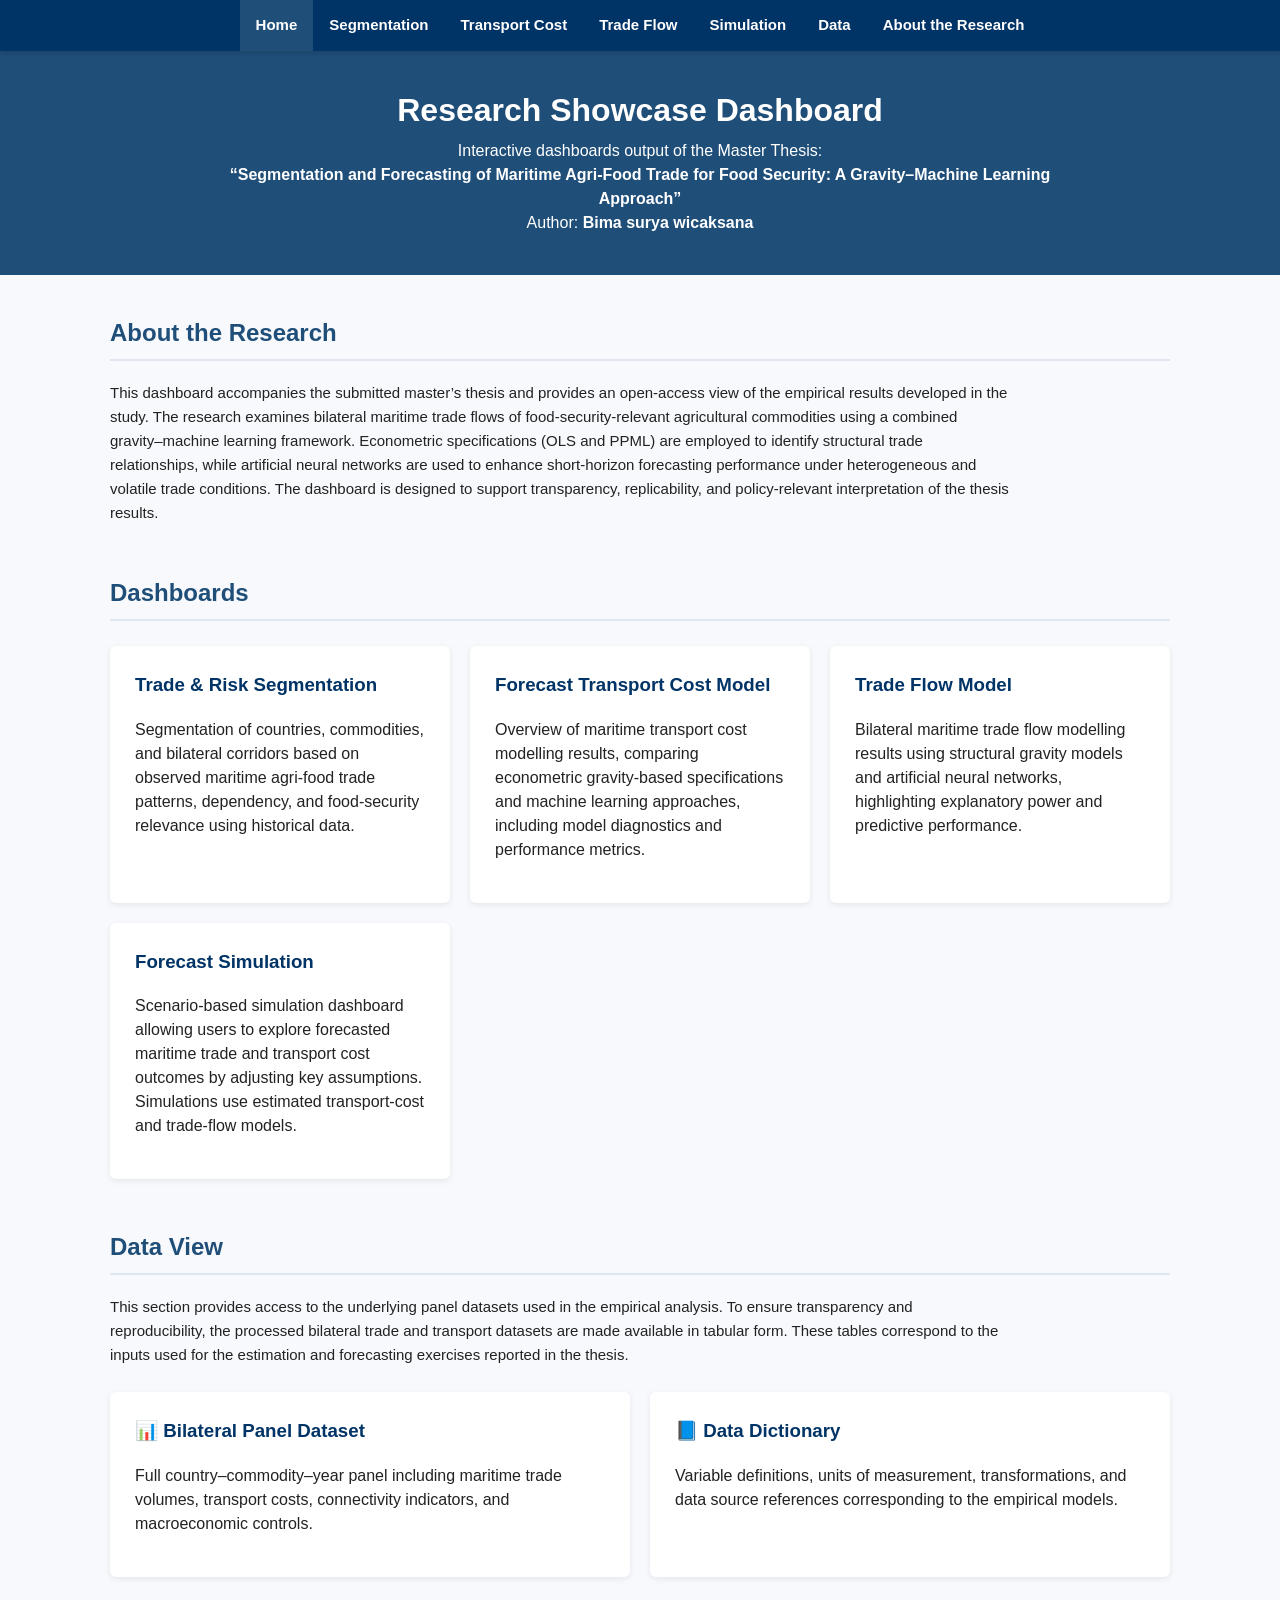
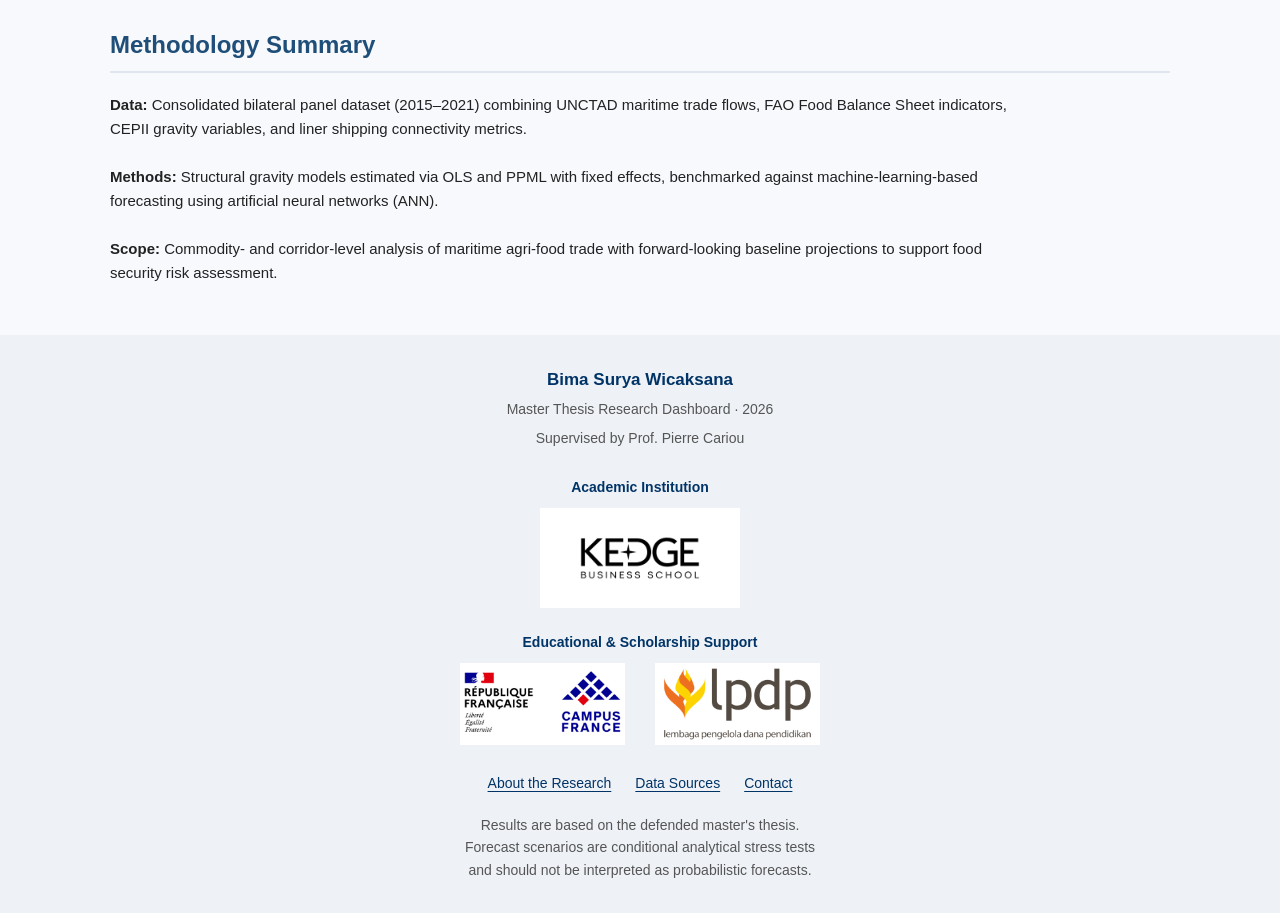
==== commit 85e99d02: "update" ====
--- a/docs/index.html
+++ b/docs/index.html
@@ -20,9 +20,9 @@
   <a href="about_research.html">About the Research</a></div></nav>
 
 <header>
-  <h1>Maritime Agri-Food Trade Forecast Dashboard</h1>
+  <h1>Research Showcase Dashboard</h1>
   <p>
-    Interactive dashboards accompanying the Master Thesis:<br>
+    Interactive dashboards output of the Master Thesis:<br>
     <strong>“Segmentation and Forecasting of Maritime Agri-Food Trade for Food Security: A Gravity–Machine Learning Approach”</strong><br>
     Author: <strong>Bima surya wicaksana</strong><br>
   </p>
